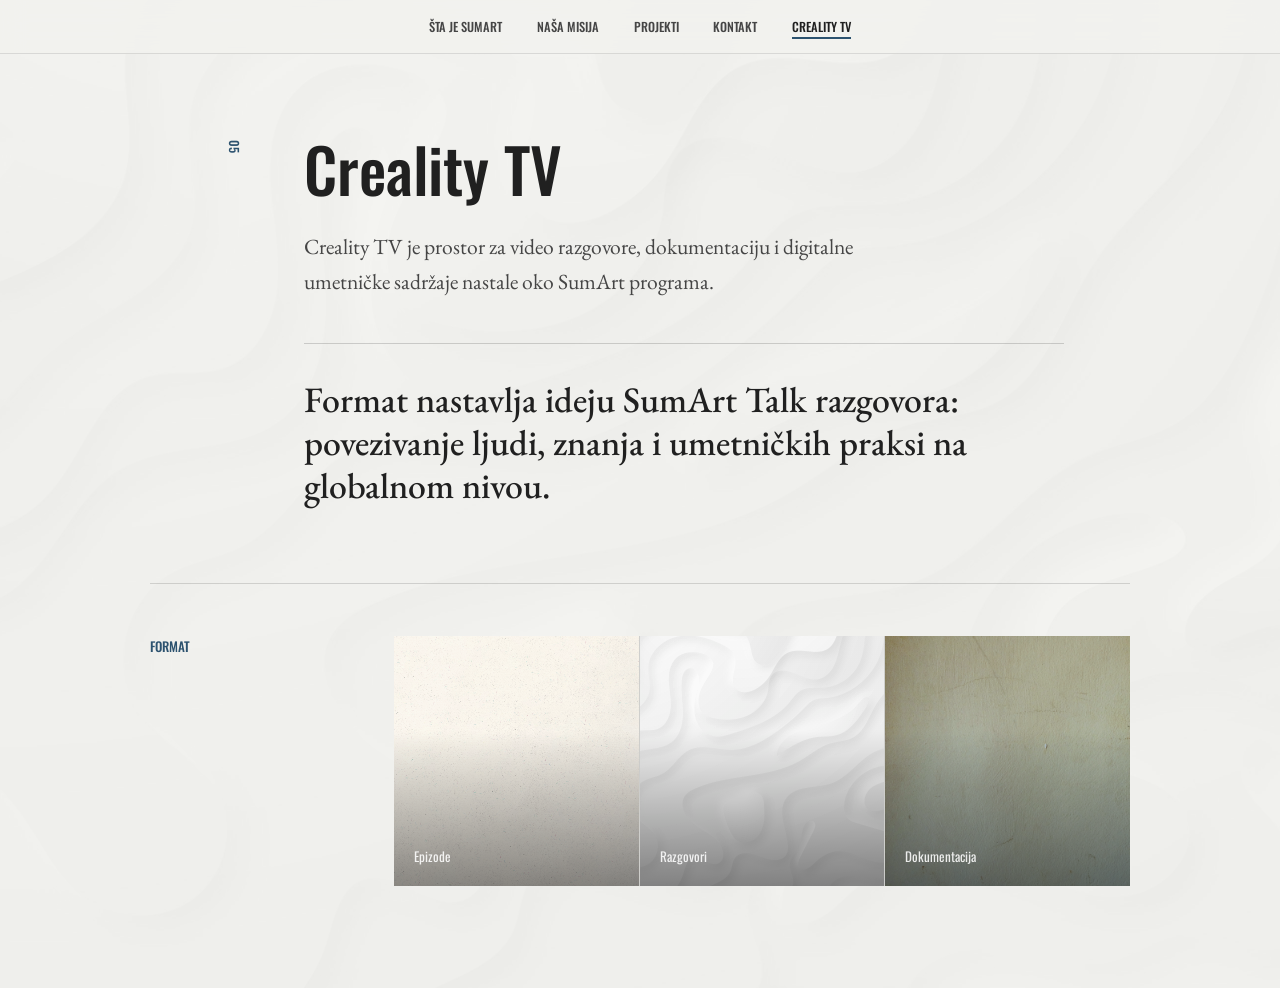
==== creality-tv.html @ 15730ec8 "first commit" ====
<!doctype html>
<html lang="sr">
  <head>
    <meta charset="utf-8">
    <meta name="viewport" content="width=device-width, initial-scale=1">
    <title>Creality TV | SumArt</title>
    <link rel="preconnect" href="https://fonts.googleapis.com">
    <link rel="preconnect" href="https://fonts.gstatic.com" crossorigin>
    <link href="https://fonts.googleapis.com/css2?family=EB+Garamond:ital,wght@0,400..800;1,400..800&family=Oswald:wght@400;500&display=swap" rel="stylesheet">
    <link rel="stylesheet" href="styles.css">
  </head>
  <body class="texture-page page-tv">
    <header class="site-header">
      <nav class="site-nav" aria-label="Glavna navigacija">
        <a href="sta-je-sumart.html">Šta je SumArt</a>
        <a href="nasa-misija.html">Naša misija</a>
        <a href="projekti.html">Projekti</a>
        <a href="kontakt.html">Kontakt</a>
        <a class="is-active" href="creality-tv.html">Creality TV</a>
      </nav>
    </header>

    <main class="site-main">
      <article class="page-content page-content--stack">
        <p class="section-label">05</p>
        <div class="section-copy">
          <h1>Creality TV</h1>
          <p>Creality TV je prostor za video razgovore, dokumentaciju i digitalne umetničke sadržaje nastale oko SumArt programa.</p>
          <div class="editorial-note">Format nastavlja ideju SumArt Talk razgovora: povezivanje ljudi, znanja i umetničkih praksi na globalnom nivou.</div>
        </div>
      </article>

      <div class="page-blocks">
        <section class="content-grid">
          <h2 class="block-title">Format</h2>
          <div class="video-shelf" aria-label="Buduća video arhiva">
            <div class="video-slot">
              <img src="pozadina1.jpg" alt="Video produkcija SumArt programa">
              <span>Epizode</span>
            </div>
            <div class="video-slot">
              <img src="pozadina.jpg" alt="Razgovori i digitalni sadržaji">
              <span>Razgovori</span>
            </div>
            <div class="video-slot">
              <img src="pozadina2.jpg" alt="Dokumentacija kulturnih programa">
              <span>Dokumentacija</span>
            </div>
          </div>
        </section>
      </div>
    </main>
    <script src="script.js"></script>
  </body>
</html>
---- styles.css ----
:root {
  --ink: #202020;
  --soft-ink: #454545;
  --paper: #f2f2ee;
  --quiet: #77746e;
  --accent: #8f6f3d;
  --accent-soft: rgba(143, 111, 61, 0.16);
  --line: rgba(32, 32, 32, 0.2);
  --shadow: rgba(22, 22, 18, 0.16);
}

* {
  box-sizing: border-box;
}

html,
body {
  min-height: 100%;
  overflow-x: clip;
  scroll-behavior: smooth;
}

body {
  margin: 0;
  color: var(--ink);
  font-family: "EB Garamond", Georgia, serif;
  background: var(--paper);
}

body:not(.landing-page) {
  animation: pageReveal 680ms cubic-bezier(0.22, 1, 0.36, 1) both;
}

body.landing-page {
  width: 100%;
  height: 100svh;
  overflow: hidden;
}

.page-about {
  --accent: #9a3830;
  --accent-soft: rgba(154, 56, 48, 0.16);
}

.page-mission {
  --accent: #1f6f68;
  --accent-soft: rgba(31, 111, 104, 0.16);
}

.page-projects {
  --accent: #6f5aa8;
  --accent-soft: rgba(111, 90, 168, 0.16);
}

.page-contact {
  --accent: #9a6b1f;
  --accent-soft: rgba(154, 107, 31, 0.14);
}

.page-tv {
  --accent: #2c526f;
  --accent-soft: rgba(44, 82, 111, 0.14);
}

body.image-page {
  position: relative;
  background: var(--paper);
  isolation: isolate;
}

body.image-page::before {
  position: fixed;
  inset: 0;
  z-index: -2;
  content: "";
  background-image: url("pozadina2.jpg");
  background-position: center;
  background-size: cover;
}

body.image-page::after {
  position: fixed;
  inset: 0;
  z-index: -1;
  content: "";
  background:
    linear-gradient(180deg, rgba(242, 242, 238, 0.86), rgba(242, 242, 238, 0.7)),
    rgba(242, 242, 238, 0.24);
}

body.texture-page {
  position: relative;
  background: var(--paper);
  isolation: isolate;
}

body.texture-page::before {
  position: fixed;
  inset: 0;
  z-index: -2;
  content: "";
  background-image: url("pozadina.jpg");
  background-position: center;
  background-size: cover;
}

body.texture-page::after {
  position: fixed;
  inset: 0;
  z-index: -1;
  content: "";
  background: rgba(242, 242, 238, 0.72);
}

a {
  color: inherit;
  text-decoration: none;
}

.page-transition {
  position: fixed;
  inset: 0;
  z-index: 100;
  pointer-events: none;
  background:
    linear-gradient(180deg, rgba(242, 242, 238, 0.96), rgba(242, 242, 238, 0.9)),
    var(--paper);
  opacity: 0;
  transform: scaleY(0);
  transition:
    opacity 620ms ease,
    transform 760ms cubic-bezier(0.76, 0, 0.24, 1);
}

.is-transitioning-forward .page-transition {
  opacity: 1;
  transform: scaleY(1);
  transform-origin: bottom;
}

.is-transitioning-back .page-transition {
  opacity: 1;
  transform: scaleY(1);
  transform-origin: top;
}

button {
  font: inherit;
}

.intro {
  position: relative;
  display: grid;
  width: 100%;
  height: 100svh;
  min-height: 0;
  overflow: hidden;
  place-items: center;
  isolation: isolate;
  transition:
    filter 900ms ease,
    transform 900ms ease;
}

.intro::before {
  position: absolute;
  inset: 0;
  z-index: -1;
  content: "";
  background-image: url("pozadina.jpg");
  background-position: center;
  background-repeat: no-repeat;
  background-size: cover;
  transition: opacity 900ms ease, filter 900ms ease;
}

.intro::after {
  position: absolute;
  inset: 0;
  z-index: 3;
  content: "";
  pointer-events: none;
  background: var(--paper);
  opacity: 0;
  transform: scaleY(0);
  transform-origin: bottom;
  transition:
    opacity 760ms ease,
    transform 900ms cubic-bezier(0.76, 0, 0.24, 1);
}

.intro__stage {
  position: relative;
  z-index: 2;
  display: grid;
  width: min(70vw, 430px);
  min-height: 260px;
  place-items: center;
  padding: 28px;
}

.intro__logo {
  display: block;
  width: min(100%, 360px);
  height: auto;
  opacity: 0;
  transform: translateY(10px);
  animation: logoFadeIn 1.2s ease-out 0.2s forwards;
}

.intro__next {
  max-width: 460px;
  text-align: center;
  opacity: 0;
  transform: translateY(12px);
  animation: panelFadeIn 0.5s ease-out forwards;
}

.intro__next h1 {
  margin: 0 0 10px;
  font-size: clamp(2rem, 6vw, 4.5rem);
  font-weight: 650;
  line-height: 1;
}

.intro__next p {
  margin: 0;
  color: var(--soft-ink);
  font-size: clamp(1rem, 2.5vw, 1.25rem);
}

.continue-button {
  position: fixed;
  z-index: 2;
  right: 50%;
  bottom: clamp(26px, 6vh, 62px);
  min-height: 44px;
  padding: 6px 0;
  border: 0;
  color: var(--ink);
  background: transparent;
  cursor: pointer;
  font-family: Oswald, Arial Narrow, sans-serif;
  transform: translateX(50%);
  opacity: 0;
  animation: buttonFadeIn 0.65s ease-out 1s forwards;
  letter-spacing: 0;
  transition:
    color 180ms ease,
    opacity 180ms ease,
    transform 180ms ease;
}

.continue-button:hover {
  color: var(--soft-ink);
  transform: translateX(50%) translateY(-2px);
}

.continue-button:focus-visible {
  outline: 1px solid currentColor;
  outline-offset: 6px;
}

.intro.is-leaving .intro__logo {
  animation: logoFadeOut 0.72s ease-in forwards;
}

.intro.is-leaving .continue-button {
  pointer-events: none;
  animation: buttonFadeOut 0.55s ease-in forwards;
}

.intro.is-leaving {
  filter: saturate(0.84) blur(1px);
  transform: scale(1.015);
}

.intro.is-leaving::before {
  filter: blur(1px);
  opacity: 0.72;
}

.intro.is-leaving::after {
  opacity: 1;
  transform: scaleY(1);
}

.site-header {
  position: sticky;
  top: 0;
  z-index: 10;
  display: flex;
  align-items: center;
  justify-content: center;
  min-height: 54px;
  padding: 10px clamp(18px, 4vw, 48px);
  border-bottom: 1px solid rgba(32, 32, 32, 0.12);
  background: rgba(242, 242, 238, 0.88);
  backdrop-filter: blur(12px);
}

.image-page .site-header {
  background: rgba(242, 242, 238, 0.54);
}

.site-nav {
  display: flex;
  align-items: center;
  justify-content: center;
  gap: clamp(16px, 2.7vw, 38px);
  color: var(--soft-ink);
  font-family: Oswald, Arial Narrow, sans-serif;
  font-size: 0.78rem;
  font-weight: 500;
  text-transform: uppercase;
}

.site-nav a {
  position: relative;
  padding: 6px 0;
  transition: color 160ms ease;
}

.site-nav a::after {
  position: absolute;
  right: 0;
  bottom: 3px;
  left: 0;
  height: 2px;
  content: "";
  background: var(--accent);
  transform: scaleX(0);
  transform-origin: left;
  transition: transform 160ms ease;
}

.site-nav a:hover::after,
.site-nav a:focus-visible::after,
.site-nav a.is-active::after {
  transform: scaleX(1);
}

.site-nav a:hover,
.site-nav a:focus-visible,
.site-nav a.is-active {
  color: var(--ink);
}

.site-main {
  position: relative;
  width: min(980px, calc(100% - 40px));
  margin: 0 auto;
}

.site-main::before {
  display: none;
}

.page-content {
  display: grid;
  grid-template-columns: minmax(54px, 90px) minmax(0, 1fr);
  gap: clamp(22px, 5vw, 64px);
  min-height: calc(100vh - 54px);
  padding: clamp(52px, 7vw, 86px) 0 clamp(46px, 6vw, 76px);
  animation: pageEnter 700ms ease-out both;
}

.page-content--stack {
  align-content: start;
  min-height: 0;
}

.section-label {
  margin: 0;
  color: var(--accent);
  font-family: Oswald, Arial Narrow, sans-serif;
  font-size: 0.78rem;
  font-weight: 500;
  line-height: 1;
  text-transform: uppercase;
  writing-mode: vertical-rl;
}

.section-copy {
  align-self: center;
  width: min(100%, 820px);
}

.section-copy h1,
.section-copy h2 {
  max-width: 760px;
  margin: 0 0 clamp(18px, 3vw, 30px);
  font-family: Oswald, Arial Narrow, sans-serif;
  font-size: clamp(2.15rem, 4.8vw, 4.35rem);
  font-weight: 500;
  line-height: 0.96;
}

.section-copy p {
  max-width: 620px;
  margin: 0;
  padding-left: 0;
  border-left: 0;
  color: var(--soft-ink);
  font-size: clamp(1.12rem, 1.9vw, 1.35rem);
  line-height: 1.62;
}

.editorial-note {
  max-width: 760px;
  margin: clamp(26px, 4vw, 44px) 0 0;
  padding: clamp(20px, 4vw, 34px) 0 0;
  border: 0;
  border-top: 1px solid rgba(32, 32, 32, 0.18);
  color: var(--ink);
  background: transparent;
  font-size: clamp(1.35rem, 2.8vw, 2.25rem);
  font-weight: 500;
  line-height: 1.2;
  backdrop-filter: none;
}

.visual-frame {
  position: relative;
  display: grid;
  width: 100%;
  margin: 0;
  overflow: hidden;
  background: rgba(242, 242, 238, 0.62);
  border: 1px solid rgba(32, 32, 32, 0.18);
  box-shadow: none;
}

.visual-frame::after {
  display: none;
}

.visual-frame::before {
  display: block;
  padding-top: 70%;
  content: "";
}

.visual-frame--wide {
  width: min(100%, 700px);
  margin-top: clamp(28px, 5vw, 50px);
  margin-left: 0;
}

.visual-frame--wide::before {
  padding-top: 58%;
}

.visual-frame img,
.project-thumb img,
.video-slot img {
  position: absolute;
  inset: 0;
  width: 100%;
  height: 100%;
  object-fit: cover;
  filter: saturate(0.78) contrast(1.05);
  transition: transform 500ms ease, filter 500ms ease;
}

.visual-frame:hover img,
.project-thumb:hover img,
.video-slot:hover img {
  filter: saturate(1) contrast(1.08);
  transform: scale(1.035);
}

.visual-frame figcaption {
  position: absolute;
  right: 16px;
  bottom: 14px;
  left: 16px;
  color: rgba(255, 255, 255, 0.9);
  font-size: 0.78rem;
}

.visual-strip {
  display: grid;
  grid-template-columns: minmax(0, 1fr) minmax(0, 1fr);
  gap: clamp(18px, 4vw, 34px);
  align-items: end;
}

.visual-strip .visual-frame:nth-child(2) {
  margin-bottom: clamp(20px, 4vw, 54px);
}

.visual-strip--offset {
  grid-template-columns: minmax(0, 1fr) minmax(0, 1fr);
}

.page-blocks {
  display: grid;
  gap: clamp(38px, 6vw, 64px);
  padding: 0 0 clamp(68px, 8vw, 110px);
}

.content-grid {
  display: grid;
  grid-template-columns: minmax(110px, 180px) minmax(0, 1fr);
  gap: clamp(24px, 5vw, 70px);
  padding: clamp(30px, 5vw, 52px) 0 0;
  border-top: 1px solid rgba(32, 32, 32, 0.16);
}

.block-title {
  margin: 0;
  color: var(--accent);
  font-family: Oswald, Arial Narrow, sans-serif;
  font-size: 0.82rem;
  font-weight: 500;
  text-transform: uppercase;
}

.block-kicker {
  display: block;
  margin-bottom: 12px;
  color: var(--quiet);
  font-family: Oswald, Arial Narrow, sans-serif;
  font-size: 0.78rem;
  font-weight: 500;
  text-transform: uppercase;
}

.text-stack {
  display: grid;
  gap: 20px;
  max-width: 760px;
}

.text-stack p {
  margin: 0;
  color: var(--soft-ink);
  font-size: 1.18rem;
  line-height: 1.65;
}

.quiet-list {
  display: grid;
  gap: 0;
  margin: 0;
  padding: 0;
  list-style: none;
}

.quiet-list li {
  display: grid;
  grid-template-columns: minmax(120px, 220px) minmax(0, 1fr);
  gap: clamp(18px, 4vw, 54px);
  padding: 22px 0;
  border-top: 1px solid rgba(32, 32, 32, 0.12);
}

.quiet-list li:first-child {
  border-top: 0;
  padding-top: 0;
}

.item-label {
  color: var(--quiet);
  font-family: Oswald, Arial Narrow, sans-serif;
  font-size: 0.9rem;
  font-weight: 500;
}

.item-copy {
  color: var(--soft-ink);
  font-size: 1.12rem;
  line-height: 1.6;
}

.split-statement {
  display: grid;
  grid-template-columns: repeat(2, minmax(0, 1fr));
  gap: clamp(26px, 6vw, 72px);
}

.statement {
  padding: 0 0 22px;
  border-top: 0;
  border-bottom: 1px solid rgba(32, 32, 32, 0.14);
  background: transparent;
  backdrop-filter: none;
}

.statement strong {
  display: block;
  margin-bottom: 14px;
  font-family: Oswald, Arial Narrow, sans-serif;
  font-size: clamp(1.2rem, 2.2vw, 1.65rem);
  font-weight: 500;
  line-height: 1.18;
}

.statement span {
  display: block;
  color: var(--soft-ink);
  font-size: 1.08rem;
  line-height: 1.6;
}

.team-grid {
  display: grid;
  grid-template-columns: repeat(3, minmax(0, 1fr));
  gap: clamp(18px, 3vw, 28px);
}

.team-card {
  display: grid;
  gap: 16px;
  align-content: start;
}

.team-photo {
  position: relative;
  width: 100%;
  margin: 0;
  overflow: hidden;
  border: 1px solid rgba(32, 32, 32, 0.16);
  background:
    linear-gradient(135deg, rgba(32, 32, 32, 0.08), rgba(32, 32, 32, 0)),
    var(--accent-soft);
}

.team-photo::before {
  display: block;
  padding-top: 112%;
  content: "";
}

.team-photo img {
  position: absolute;
  inset: 0;
  width: 100%;
  height: 100%;
  object-fit: cover;
  filter: saturate(0.82) contrast(1.04);
}

.team-photo--placeholder {
  display: grid;
  place-items: center;
  color: var(--accent);
  font-family: Oswald, Arial Narrow, sans-serif;
  font-size: clamp(2.3rem, 7vw, 4rem);
}

.team-photo--placeholder span {
  position: absolute;
}

.team-card h3 {
  margin: 0 0 6px;
  font-family: Oswald, Arial Narrow, sans-serif;
  font-size: clamp(1.25rem, 2.4vw, 1.7rem);
  font-weight: 500;
  line-height: 1.08;
}

.team-role {
  display: block;
  margin-bottom: 12px;
  color: var(--accent);
  font-family: Oswald, Arial Narrow, sans-serif;
  font-size: 0.78rem;
  line-height: 1.35;
  text-transform: uppercase;
}

.team-card p {
  margin: 0;
  color: var(--soft-ink);
  font-size: 1.04rem;
  line-height: 1.55;
}

.method-grid {
  display: grid;
  grid-template-columns: repeat(4, minmax(0, 1fr));
  gap: 1px;
  background: rgba(32, 32, 32, 0.14);
}

.method-grid div {
  min-height: 190px;
  padding: 22px;
  background: rgba(242, 242, 238, 0.78);
  backdrop-filter: blur(12px);
}

.method-grid span {
  display: block;
  margin-bottom: 42px;
  color: var(--accent);
  font-family: Oswald, Arial Narrow, sans-serif;
  font-size: 0.8rem;
  line-height: 1;
}

.method-grid strong {
  display: block;
  margin-bottom: 10px;
  font-family: Oswald, Arial Narrow, sans-serif;
  font-size: 1.18rem;
  font-weight: 500;
}

.method-grid p {
  margin: 0;
  color: var(--soft-ink);
  font-size: 1.05rem;
  line-height: 1.5;
}

.project-index {
  display: grid;
  gap: 0;
}

.project-index article {
  display: grid;
  grid-template-columns: minmax(70px, 100px) minmax(150px, 210px) minmax(0, 1fr) minmax(100px, 140px);
  gap: clamp(18px, 4vw, 42px);
  padding: clamp(24px, 4vw, 38px) 0;
  border-top: 1px solid rgba(32, 32, 32, 0.16);
}

.project-index article:first-child {
  padding-top: 0;
  border-top: 0;
}

.project-index .meta {
  color: var(--accent);
  font-family: Oswald, Arial Narrow, sans-serif;
  font-size: 0.78rem;
  text-transform: uppercase;
}

.project-index h2 {
  margin: 0 0 10px;
  font-family: Oswald, Arial Narrow, sans-serif;
  font-size: clamp(1.35rem, 3vw, 2.25rem);
  font-weight: 500;
  line-height: 1.08;
}

.project-index p {
  max-width: 620px;
  margin: 0;
  color: var(--soft-ink);
  font-size: 1.12rem;
  line-height: 1.6;
}

.project-index .status {
  color: var(--soft-ink);
  font-family: Oswald, Arial Narrow, sans-serif;
  font-size: 0.92rem;
  text-align: right;
}

.project-thumb {
  position: relative;
  width: 100%;
  min-height: 132px;
  margin: 0;
  overflow: hidden;
  border: 1px solid rgba(32, 32, 32, 0.16);
  background: rgba(242, 242, 238, 0.6);
}

.contact-panel {
  display: grid;
  grid-template-columns: minmax(0, 1.1fr) minmax(260px, 0.9fr);
  gap: clamp(34px, 7vw, 96px);
}

.contact-panel h2 {
  margin: 0 0 18px;
  font-family: Oswald, Arial Narrow, sans-serif;
  font-size: clamp(1.8rem, 4vw, 3.2rem);
  font-weight: 500;
  line-height: 1.06;
}

.contact-panel p {
  max-width: 620px;
  margin: 0;
  color: var(--soft-ink);
  font-size: 1.16rem;
  line-height: 1.65;
}

.contact-lines {
  display: grid;
  gap: 18px;
  align-content: start;
}

.contact-lines a,
.contact-lines span {
  display: flex;
  justify-content: space-between;
  gap: 22px;
  padding-bottom: 14px;
  border-bottom: 2px solid var(--accent-soft);
  color: var(--soft-ink);
}

.contact-lines b {
  color: var(--ink);
  font-family: Oswald, Arial Narrow, sans-serif;
  font-weight: 500;
}

.video-shelf {
  display: grid;
  grid-template-columns: repeat(3, minmax(0, 1fr));
  gap: 1px;
  background: rgba(32, 32, 32, 0.16);
}

.video-slot {
  position: relative;
  display: grid;
  min-height: 250px;
  padding: 20px;
  overflow: hidden;
  align-content: end;
  background:
    linear-gradient(145deg, rgba(32, 32, 32, 0.04), rgba(32, 32, 32, 0)),
    var(--paper);
}

.video-slot::after {
  position: absolute;
  inset: 0;
  content: "";
  background: linear-gradient(to top, rgba(0, 0, 0, 0.46), rgba(0, 0, 0, 0.02) 62%);
}

.video-slot span {
  position: relative;
  z-index: 1;
  color: rgba(255, 255, 255, 0.88);
  font-family: Oswald, Arial Narrow, sans-serif;
  font-size: 0.82rem;
}

@keyframes logoFadeIn {
  to {
    opacity: 1;
    transform: translateY(0);
  }
}

@keyframes buttonFadeIn {
  from {
    opacity: 0;
    transform: translateX(50%) translateY(12px);
  }

  to {
    opacity: 1;
    transform: translateX(50%) translateY(0);
  }
}

@keyframes logoFadeOut {
  to {
    opacity: 0;
    transform: translateY(-8px);
  }
}

@keyframes buttonFadeOut {
  to {
    opacity: 0;
    transform: translateX(50%) translateY(10px);
  }
}

@keyframes panelFadeIn {
  to {
    opacity: 1;
    transform: translateY(0);
  }
}

@keyframes pageEnter {
  from {
    opacity: 0;
    transform: translateY(14px);
  }

  to {
    opacity: 1;
    transform: translateY(0);
  }
}

@keyframes pageReveal {
  from {
    opacity: 0;
    transform: translateY(10px);
  }

  to {
    opacity: 1;
    transform: translateY(0);
  }
}

@media (max-width: 760px) {
  .intro {
    background-size: cover;
  }

  .site-header {
    min-height: 0;
  }

  .site-nav {
    justify-content: center;
    flex-wrap: wrap;
    gap: 7px 15px;
    font-size: 0.72rem;
  }

  .page-content {
    grid-template-columns: 1fr;
    gap: 18px;
    min-height: auto;
    padding: 52px 0;
  }

  .section-label {
    font-size: 0.74rem;
    writing-mode: horizontal-tb;
  }

  .section-copy h1,
  .section-copy h2 {
    font-size: clamp(2rem, 9vw, 3.1rem);
    line-height: 0.98;
  }

  .section-copy p {
    margin-left: 0;
  }

  .editorial-note {
    padding: 22px 0 0;
    font-size: clamp(1.2rem, 6.5vw, 1.8rem);
  }

  .section-copy {
    align-self: auto;
  }

  .content-grid,
  .quiet-list li,
  .split-statement,
  .team-grid,
  .method-grid,
  .project-index article,
  .contact-panel,
  .video-shelf,
  .visual-strip,
  .visual-strip--offset {
    grid-template-columns: 1fr;
    gap: 12px;
  }

  .project-index .status {
    text-align: left;
  }

  .site-main::before {
    display: none;
  }

  .visual-frame {
    box-shadow: none;
  }

  .visual-strip .visual-frame:nth-child(2) {
    margin-bottom: 0;
  }
}

@media (prefers-reduced-motion: reduce) {
  *,
  *::before,
  *::after {
    scroll-behavior: auto !important;
    animation-duration: 1ms !important;
    animation-iteration-count: 1 !important;
    transition-duration: 1ms !important;
  }
}
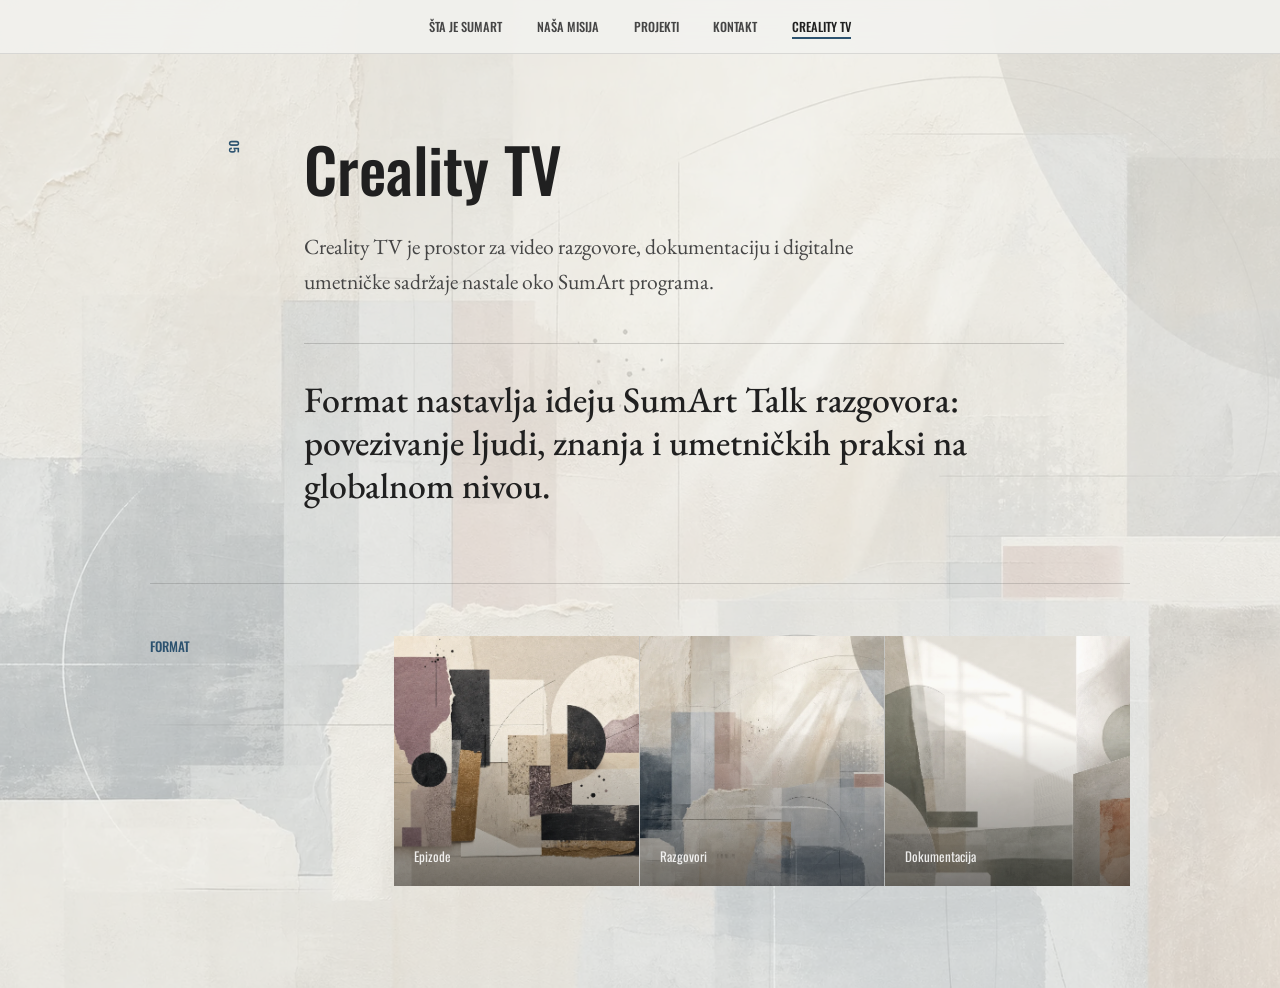
==== commit 77bec13e: "Additonal photos" ====
--- a/creality-tv.html
+++ b/creality-tv.html
@@ -35,15 +35,15 @@
           <h2 class="block-title">Format</h2>
           <div class="video-shelf" aria-label="Buduća video arhiva">
             <div class="video-slot">
-              <img src="pozadina1.jpg" alt="Video produkcija SumArt programa">
+              <img src="assets/abstract/abstract-03.webp" alt="Apstraktni vizuelni prikaz video produkcije SumArt programa">
               <span>Epizode</span>
             </div>
             <div class="video-slot">
-              <img src="pozadina.jpg" alt="Razgovori i digitalni sadržaji">
+              <img src="assets/abstract/abstract-04.webp" alt="Apstraktni vizuelni prikaz razgovora i digitalnih sadržaja">
               <span>Razgovori</span>
             </div>
             <div class="video-slot">
-              <img src="pozadina2.jpg" alt="Dokumentacija kulturnih programa">
+              <img src="assets/abstract/abstract-02.webp" alt="Apstraktni vizuelni prikaz dokumentacije kulturnih programa">
               <span>Dokumentacija</span>
             </div>
           </div>
--- a/styles.css
+++ b/styles.css
@@ -73,7 +73,7 @@
   inset: 0;
   z-index: -2;
   content: "";
-  background-image: url("pozadina2.jpg");
+  background-image: url("assets/abstract/abstract-02.webp");
   background-position: center;
   background-size: cover;
 }
@@ -99,7 +99,7 @@
   inset: 0;
   z-index: -2;
   content: "";
-  background-image: url("pozadina.jpg");
+  background-image: url("assets/abstract/abstract-04.webp");
   background-position: center;
   background-size: cover;
 }
@@ -167,7 +167,7 @@
   inset: 0;
   z-index: -1;
   content: "";
-  background-image: url("pozadina.jpg");
+  background-image: url("assets/abstract/abstract-01.webp");
   background-position: center;
   background-repeat: no-repeat;
   background-size: cover;
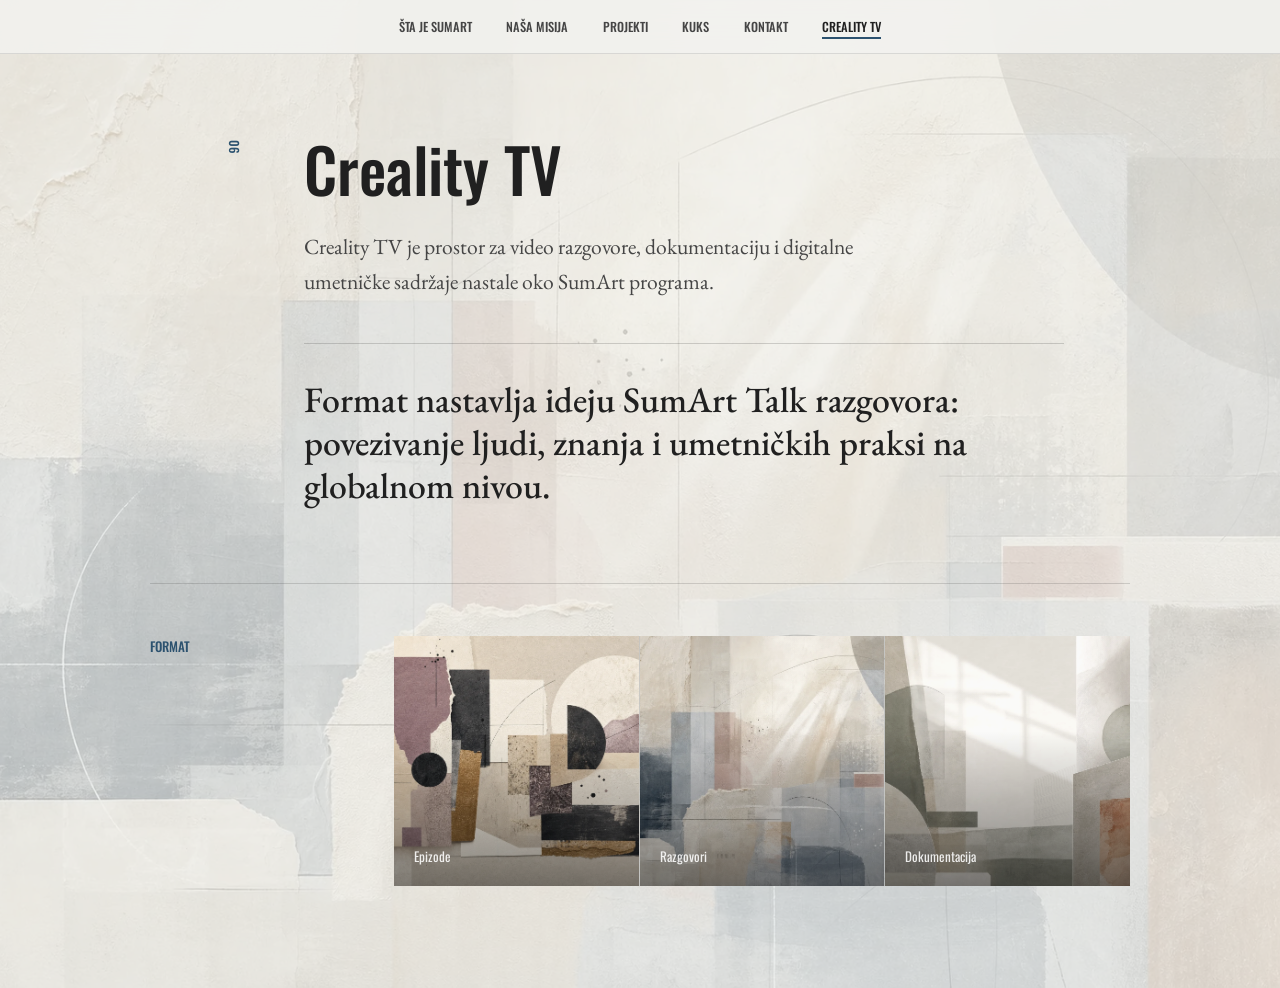
==== commit 183c9589: "Changes" ====
--- a/creality-tv.html
+++ b/creality-tv.html
@@ -15,6 +15,7 @@
         <a href="sta-je-sumart.html">Šta je SumArt</a>
         <a href="nasa-misija.html">Naša misija</a>
         <a href="projekti.html">Projekti</a>
+        <a href="kuks.html">KUKS</a>
         <a href="kontakt.html">Kontakt</a>
         <a class="is-active" href="creality-tv.html">Creality TV</a>
       </nav>
@@ -22,7 +23,7 @@
 
     <main class="site-main">
       <article class="page-content page-content--stack">
-        <p class="section-label">05</p>
+        <p class="section-label">06</p>
         <div class="section-copy">
           <h1>Creality TV</h1>
           <p>Creality TV je prostor za video razgovore, dokumentaciju i digitalne umetničke sadržaje nastale oko SumArt programa.</p>
--- a/styles.css
+++ b/styles.css
@@ -50,6 +50,11 @@
 .page-projects {
   --accent: #6f5aa8;
   --accent-soft: rgba(111, 90, 168, 0.16);
+}
+
+.page-kuks {
+  --accent: #7a5635;
+  --accent-soft: rgba(122, 86, 53, 0.15);
 }
 
 .page-contact {
@@ -614,6 +619,22 @@
   display: grid;
   gap: 16px;
   align-content: start;
+  cursor: pointer;
+  transition:
+    color 160ms ease,
+    transform 180ms ease;
+}
+
+.team-card:hover,
+.team-card:focus-visible {
+  color: var(--accent);
+  transform: translateY(-3px);
+  outline: 0;
+}
+
+.team-card:focus-visible .team-photo {
+  outline: 2px solid var(--accent);
+  outline-offset: 4px;
 }
 
 .team-photo {
@@ -679,6 +700,133 @@
   line-height: 1.55;
 }
 
+.team-modal {
+  position: fixed;
+  inset: 0;
+  z-index: 80;
+  display: grid;
+  place-items: center;
+  padding: clamp(18px, 4vw, 46px);
+  overflow-y: auto;
+  background: rgba(32, 32, 32, 0.48);
+  opacity: 0;
+  pointer-events: none;
+  visibility: hidden;
+  transition: opacity 180ms ease;
+}
+
+.team-modal.is-open {
+  opacity: 1;
+  pointer-events: auto;
+  visibility: visible;
+}
+
+.has-open-modal {
+  overflow: hidden;
+}
+
+.team-modal__panel {
+  position: relative;
+  width: min(620px, 100%);
+  overflow: hidden;
+  border: 1px solid rgba(32, 32, 32, 0.18);
+  background: var(--paper);
+  box-shadow: 0 30px 90px rgba(0, 0, 0, 0.28);
+  opacity: 0;
+  transform: translateY(14px);
+  transition:
+    opacity 220ms ease,
+    transform 220ms ease;
+}
+
+.team-modal.is-open .team-modal__panel {
+  opacity: 1;
+  transform: translateY(0);
+}
+
+.team-modal__close {
+  position: absolute;
+  top: 12px;
+  right: 12px;
+  z-index: 2;
+  display: grid;
+  width: 42px;
+  height: 42px;
+  place-items: center;
+  border: 1px solid rgba(32, 32, 32, 0.18);
+  color: var(--ink);
+  background: rgba(242, 242, 238, 0.86);
+  cursor: pointer;
+  font-family: Oswald, Arial Narrow, sans-serif;
+  font-size: 1.8rem;
+  line-height: 1;
+}
+
+.team-modal__close:hover,
+.team-modal__close:focus-visible {
+  color: var(--accent);
+  outline: 1px solid var(--accent);
+  outline-offset: 2px;
+}
+
+.team-modal__photo {
+  position: relative;
+  width: 100%;
+  min-height: clamp(280px, 48vw, 430px);
+  margin: 0;
+  overflow: hidden;
+  background:
+    linear-gradient(135deg, rgba(32, 32, 32, 0.08), rgba(32, 32, 32, 0)),
+    var(--accent-soft);
+}
+
+.team-modal__photo img {
+  position: absolute;
+  inset: 0;
+  width: 100%;
+  height: 100%;
+  object-fit: cover;
+  filter: saturate(0.9) contrast(1.04);
+}
+
+.team-modal__photo--placeholder {
+  display: grid;
+  min-height: 300px;
+  place-items: center;
+  color: var(--accent);
+  font-family: Oswald, Arial Narrow, sans-serif;
+  font-size: clamp(4rem, 16vw, 8rem);
+}
+
+.team-modal__copy {
+  padding: clamp(26px, 5vw, 42px);
+}
+
+.team-modal__name {
+  margin: 0 0 8px;
+  font-family: Oswald, Arial Narrow, sans-serif;
+  font-size: clamp(2rem, 5vw, 3.25rem);
+  font-weight: 500;
+  line-height: 1.02;
+}
+
+.team-modal__role {
+  display: block;
+  margin-bottom: 18px;
+  color: var(--accent);
+  font-family: Oswald, Arial Narrow, sans-serif;
+  font-size: 0.82rem;
+  line-height: 1.35;
+  text-transform: uppercase;
+}
+
+.team-modal__bio {
+  margin: 0;
+  color: var(--soft-ink);
+  font-size: clamp(1.08rem, 2vw, 1.24rem);
+  line-height: 1.65;
+}
+
 .method-grid {
   display: grid;
   grid-template-columns: repeat(4, minmax(0, 1fr));
@@ -773,6 +921,46 @@
   overflow: hidden;
   border: 1px solid rgba(32, 32, 32, 0.16);
   background: rgba(242, 242, 238, 0.6);
+}
+
+.journal-shelf {
+  display: grid;
+  grid-template-columns: repeat(2, minmax(0, 1fr));
+  gap: 1px;
+  background: rgba(32, 32, 32, 0.16);
+}
+
+.journal-card {
+  display: grid;
+  min-height: 260px;
+  padding: clamp(24px, 4vw, 36px);
+  align-content: space-between;
+  background:
+    linear-gradient(145deg, rgba(32, 32, 32, 0.04), rgba(32, 32, 32, 0)),
+    rgba(242, 242, 238, 0.86);
+}
+
+.journal-card__meta,
+.journal-card__status {
+  color: var(--accent);
+  font-family: Oswald, Arial Narrow, sans-serif;
+  font-size: 0.78rem;
+  text-transform: uppercase;
+}
+
+.journal-card h2 {
+  margin: 42px 0 12px;
+  font-family: Oswald, Arial Narrow, sans-serif;
+  font-size: clamp(1.55rem, 3vw, 2.5rem);
+  font-weight: 500;
+  line-height: 1.08;
+}
+
+.journal-card p {
+  margin: 0 0 30px;
+  color: var(--soft-ink);
+  font-size: 1.12rem;
+  line-height: 1.58;
 }
 
 .contact-panel {
@@ -968,6 +1156,7 @@
   .quiet-list li,
   .split-statement,
   .team-grid,
+  .journal-shelf,
   .method-grid,
   .project-index article,
   .contact-panel,
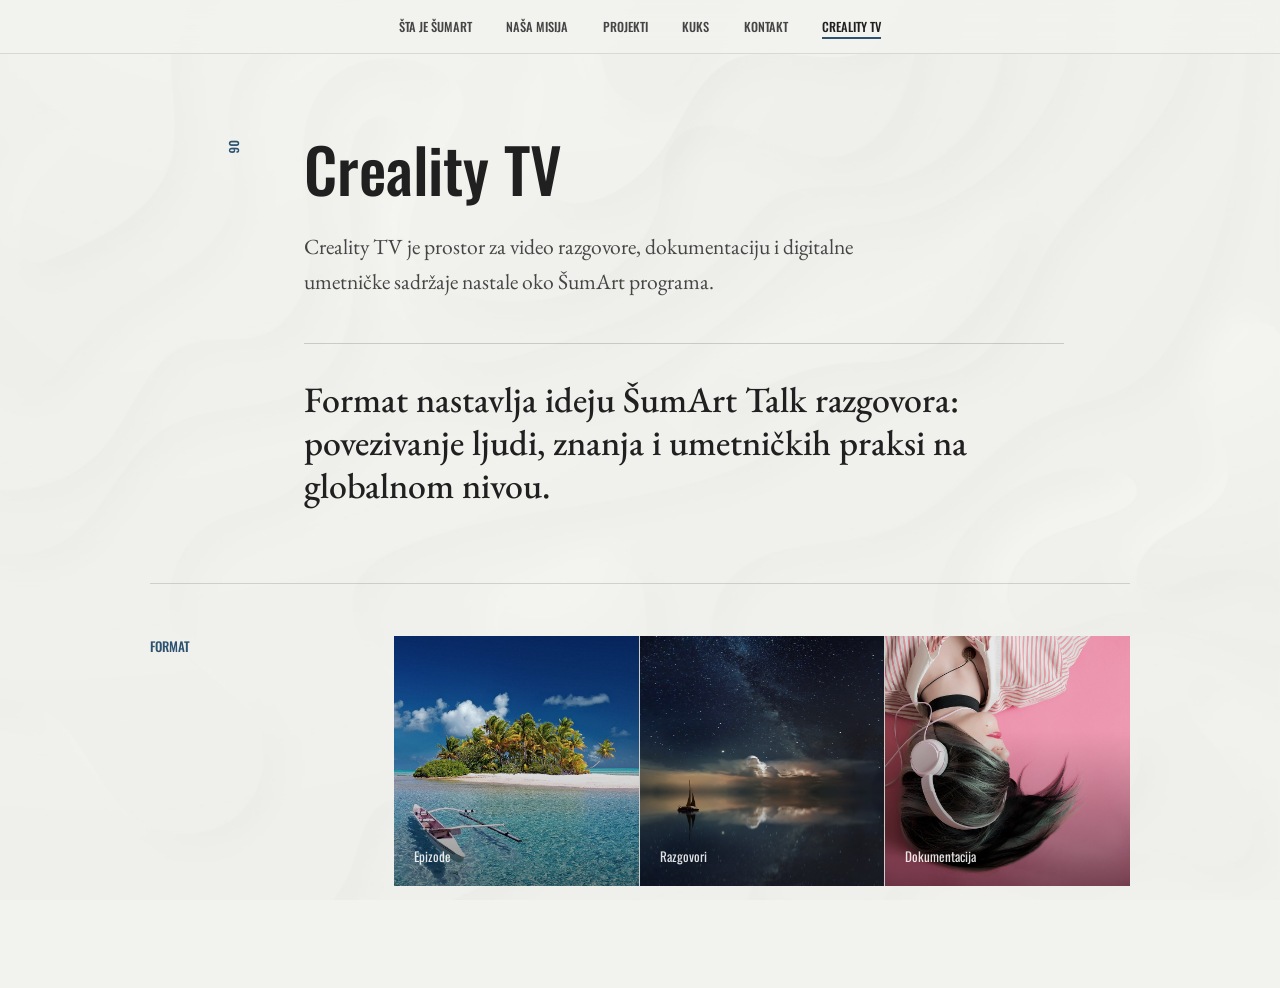
==== commit 200d068b: "Update" ====
--- a/creality-tv.html
+++ b/creality-tv.html
@@ -3,7 +3,7 @@
   <head>
     <meta charset="utf-8">
     <meta name="viewport" content="width=device-width, initial-scale=1">
-    <title>Creality TV | SumArt</title>
+    <title>Creality TV | ŠumArt</title>
     <link rel="preconnect" href="https://fonts.googleapis.com">
     <link rel="preconnect" href="https://fonts.gstatic.com" crossorigin>
     <link href="https://fonts.googleapis.com/css2?family=EB+Garamond:ital,wght@0,400..800;1,400..800&family=Oswald:wght@400;500&display=swap" rel="stylesheet">
@@ -12,7 +12,7 @@
   <body class="texture-page page-tv">
     <header class="site-header">
       <nav class="site-nav" aria-label="Glavna navigacija">
-        <a href="sta-je-sumart.html">Šta je SumArt</a>
+        <a href="sta-je-sumart.html">Šta je ŠumArt</a>
         <a href="nasa-misija.html">Naša misija</a>
         <a href="projekti.html">Projekti</a>
         <a href="kuks.html">KUKS</a>
@@ -26,8 +26,8 @@
         <p class="section-label">06</p>
         <div class="section-copy">
           <h1>Creality TV</h1>
-          <p>Creality TV je prostor za video razgovore, dokumentaciju i digitalne umetničke sadržaje nastale oko SumArt programa.</p>
-          <div class="editorial-note">Format nastavlja ideju SumArt Talk razgovora: povezivanje ljudi, znanja i umetničkih praksi na globalnom nivou.</div>
+          <p>Creality TV je prostor za video razgovore, dokumentaciju i digitalne umetničke sadržaje nastale oko ŠumArt programa.</p>
+          <div class="editorial-note">Format nastavlja ideju ŠumArt Talk razgovora: povezivanje ljudi, znanja i umetničkih praksi na globalnom nivou.</div>
         </div>
       </article>
 
@@ -36,15 +36,15 @@
           <h2 class="block-title">Format</h2>
           <div class="video-shelf" aria-label="Buduća video arhiva">
             <div class="video-slot">
-              <img src="assets/abstract/abstract-03.webp" alt="Apstraktni vizuelni prikaz video produkcije SumArt programa">
+              <img src="assets/images/pixabay-polynesia.jpg" alt="Pejzaž ostrva kao vizuel video programa">
               <span>Epizode</span>
             </div>
             <div class="video-slot">
-              <img src="assets/abstract/abstract-04.webp" alt="Apstraktni vizuelni prikaz razgovora i digitalnih sadržaja">
+              <img src="assets/images/pixabay-ocean.jpg" alt="More i horizont kao motiv razgovora">
               <span>Razgovori</span>
             </div>
             <div class="video-slot">
-              <img src="assets/abstract/abstract-02.webp" alt="Apstraktni vizuelni prikaz dokumentacije kulturnih programa">
+              <img src="assets/images/pixabay-girl.jpg" alt="Portret devojke kao vizuel dokumentacije">
               <span>Dokumentacija</span>
             </div>
           </div>
--- a/styles.css
+++ b/styles.css
@@ -78,7 +78,7 @@
   inset: 0;
   z-index: -2;
   content: "";
-  background-image: url("assets/abstract/abstract-02.webp");
+  background-image: url("pozadina2.jpg");
   background-position: center;
   background-size: cover;
 }
@@ -104,7 +104,7 @@
   inset: 0;
   z-index: -2;
   content: "";
-  background-image: url("assets/abstract/abstract-04.webp");
+  background-image: url("pozadina.jpg");
   background-position: center;
   background-size: cover;
 }
@@ -172,7 +172,7 @@
   inset: 0;
   z-index: -1;
   content: "";
-  background-image: url("assets/abstract/abstract-01.webp");
+  background-image: url("pozadina.jpg");
   background-position: center;
   background-repeat: no-repeat;
   background-size: cover;
@@ -475,15 +475,6 @@
   transform: scale(1.035);
 }
 
-.visual-frame figcaption {
-  position: absolute;
-  right: 16px;
-  bottom: 14px;
-  left: 16px;
-  color: rgba(255, 255, 255, 0.9);
-  font-size: 0.78rem;
-}
-
 .visual-strip {
   display: grid;
   grid-template-columns: minmax(0, 1fr) minmax(0, 1fr);
@@ -727,7 +718,10 @@
 
 .team-modal__panel {
   position: relative;
+  display: grid;
+  grid-template-rows: auto minmax(0, 1fr);
   width: min(620px, 100%);
+  max-height: calc(100svh - 36px);
   overflow: hidden;
   border: 1px solid rgba(32, 32, 32, 0.18);
   background: var(--paper);
@@ -772,7 +766,7 @@
 .team-modal__photo {
   position: relative;
   width: 100%;
-  min-height: clamp(280px, 48vw, 430px);
+  min-height: clamp(220px, 42svh, 390px);
   margin: 0;
   overflow: hidden;
   background:
@@ -800,6 +794,7 @@
 
 .team-modal__copy {
   padding: clamp(26px, 5vw, 42px);
+  overflow-y: auto;
 }
 
 .team-modal__name {
@@ -1096,12 +1091,10 @@
 @keyframes pageReveal {
   from {
     opacity: 0;
-    transform: translateY(10px);
   }
 
   to {
     opacity: 1;
-    transform: translateY(0);
   }
 }
 
